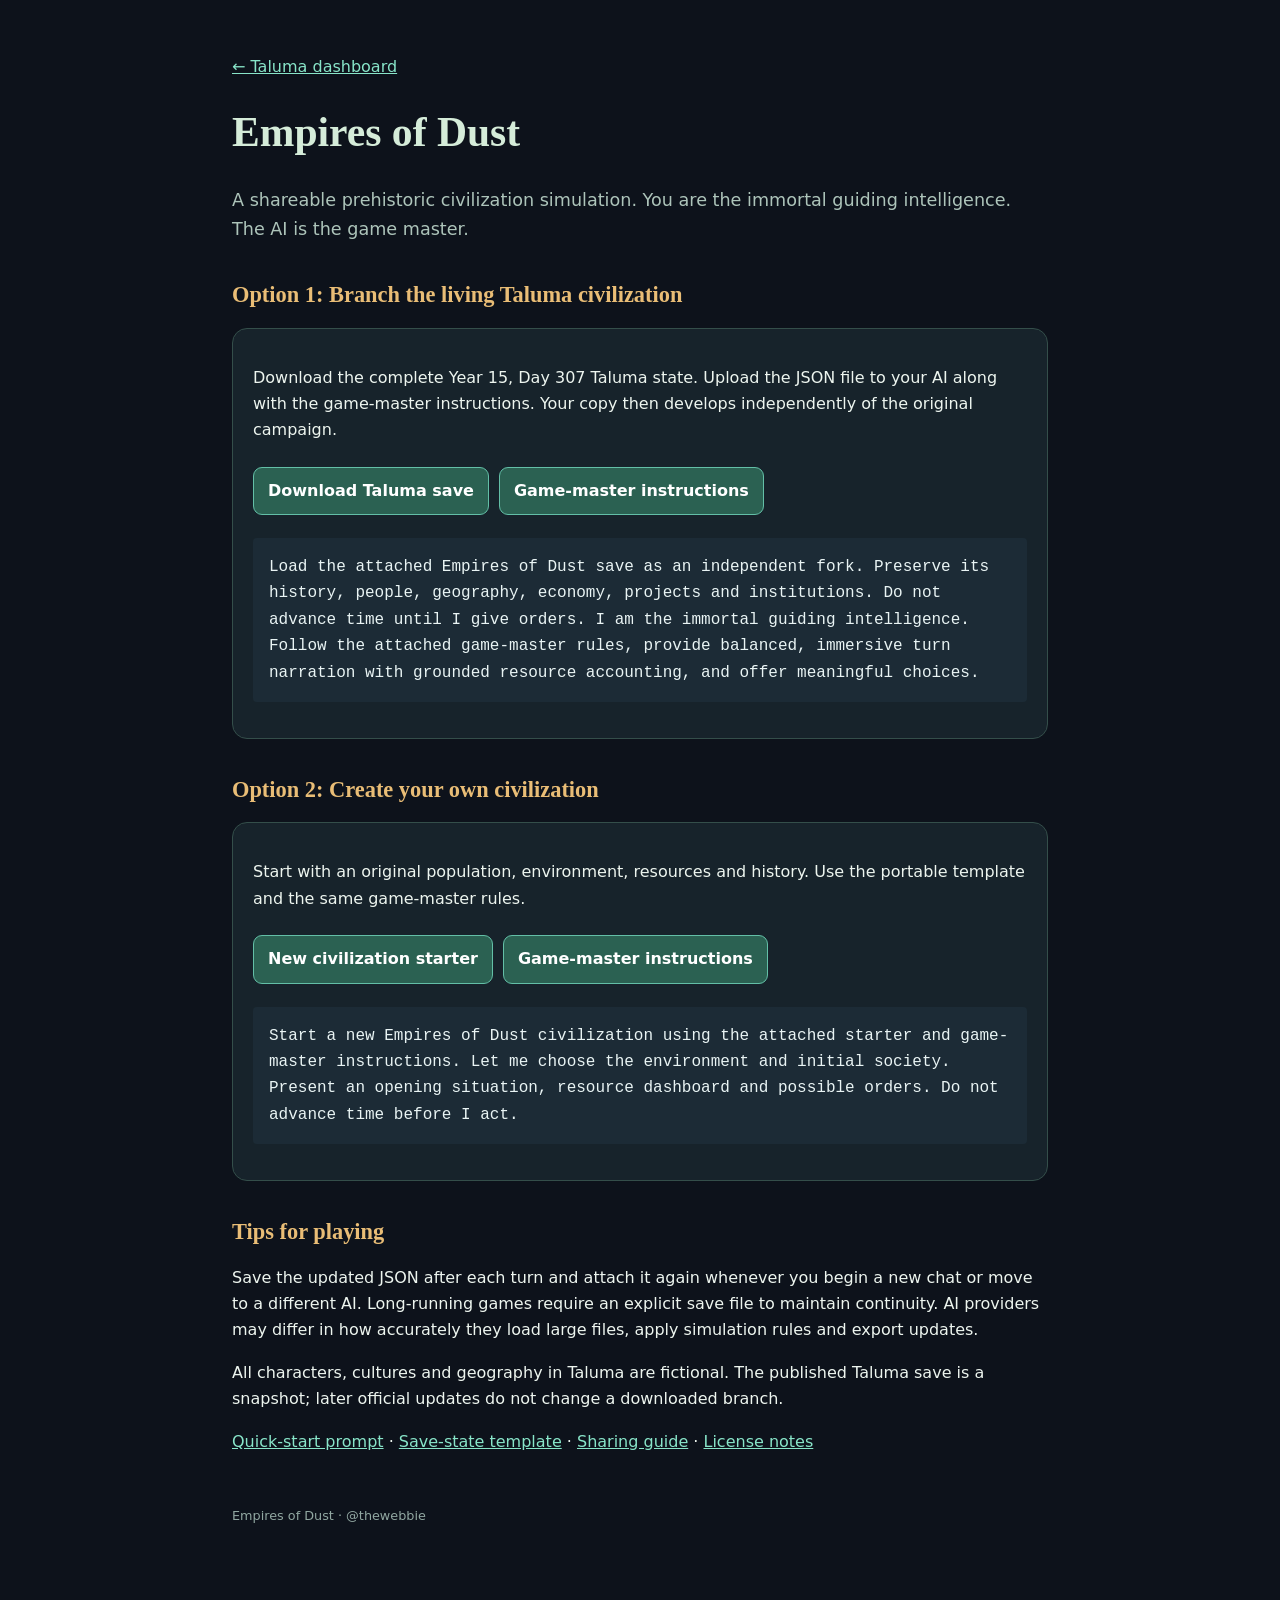
==== docs/play.html @ c1de658f "Add AI game downloads landing page" ====
<!doctype html><html lang="en"><head><meta charset="utf-8"><meta name="viewport" content="width=device-width,initial-scale=1"><title>Play Empires of Dust in Your AI</title><style>
:root{color-scheme:dark}*{box-sizing:border-box}body{margin:0;background:#0d121b;color:#edf5ef;font:16px/1.65 system-ui,sans-serif}main{max-width:860px;padding:38px 22px 100px;margin:auto}h1,h2{font-family:Georgia,serif;line-height:1.2}h1{font-size:2.6rem;color:#d5ecd9}h2{font-size:1.4rem;margin-top:38px;color:#e9bd76}.lead{color:#adc4ba;font-size:1.1rem}.box{border:1px solid #344e4a;border-radius:15px;padding:20px;margin:18px 0;background:#17232b}a{color:#88e5c9}a.button{display:inline-block;background:#2b6152;border:1px solid #63bfa7;border-radius:9px;padding:10px 14px;margin:7px 10px 7px 0;text-decoration:none;color:white;font-weight:600}code,pre{background:#1c2b36;color:#e9f4f4;border-radius:4px;padding:3px 5px}pre{padding:16px;white-space:pre-wrap;word-break:break-word}.foot{font-size:.8rem;color:#91a7a1;margin-top:50px}</style></head><body><main><p><a href="index.html">← Taluma dashboard</a></p><h1>Empires of Dust</h1><p class="lead">A shareable prehistoric civilization simulation. You are the immortal guiding intelligence. The AI is the game master.</p><h2>Option 1: Branch the living Taluma civilization</h2><div class="box"><p>Download the complete Year 15, Day 307 Taluma state. Upload the JSON file to your AI along with the game-master instructions. Your copy then develops independently of the original campaign.</p><a class="button" href="data/taluma.json" download="Taluma_Year15_Day307_Save.json">Download Taluma save</a><a class="button" href="downloads/game-master-instructions.txt" download>Game-master instructions</a><pre>Load the attached Empires of Dust save as an independent fork. Preserve its history, people, geography, economy, projects and institutions. Do not advance time until I give orders. I am the immortal guiding intelligence. Follow the attached game-master rules, provide balanced, immersive turn narration with grounded resource accounting, and offer meaningful choices.</pre></div><h2>Option 2: Create your own civilization</h2><div class="box"><p>Start with an original population, environment, resources and history. Use the portable template and the same game-master rules.</p><a class="button" href="downloads/new-civilization-starter.json" download>New civilization starter</a><a class="button" href="downloads/game-master-instructions.txt" download>Game-master instructions</a><pre>Start a new Empires of Dust civilization using the attached starter and game-master instructions. Let me choose the environment and initial society. Present an opening situation, resource dashboard and possible orders. Do not advance time before I act.</pre></div><h2>Tips for playing</h2><p>Save the updated JSON after each turn and attach it again whenever you begin a new chat or move to a different AI. Long-running games require an explicit save file to maintain continuity. AI providers may differ in how accurately they load large files, apply simulation rules and export updates.</p><p>All characters, cultures and geography in Taluma are fictional. The published Taluma save is a snapshot; later official updates do not change a downloaded branch.</p><p><a href="downloads/quick-start-prompt.txt">Quick-start prompt</a> · <a href="downloads/save-state-template.json">Save-state template</a> · <a href="downloads/sharing-guide.md">Sharing guide</a> · <a href="downloads/license-notes.md">License notes</a></p><div class="foot">Empires of Dust · @thewebbie</div></main></body></html>
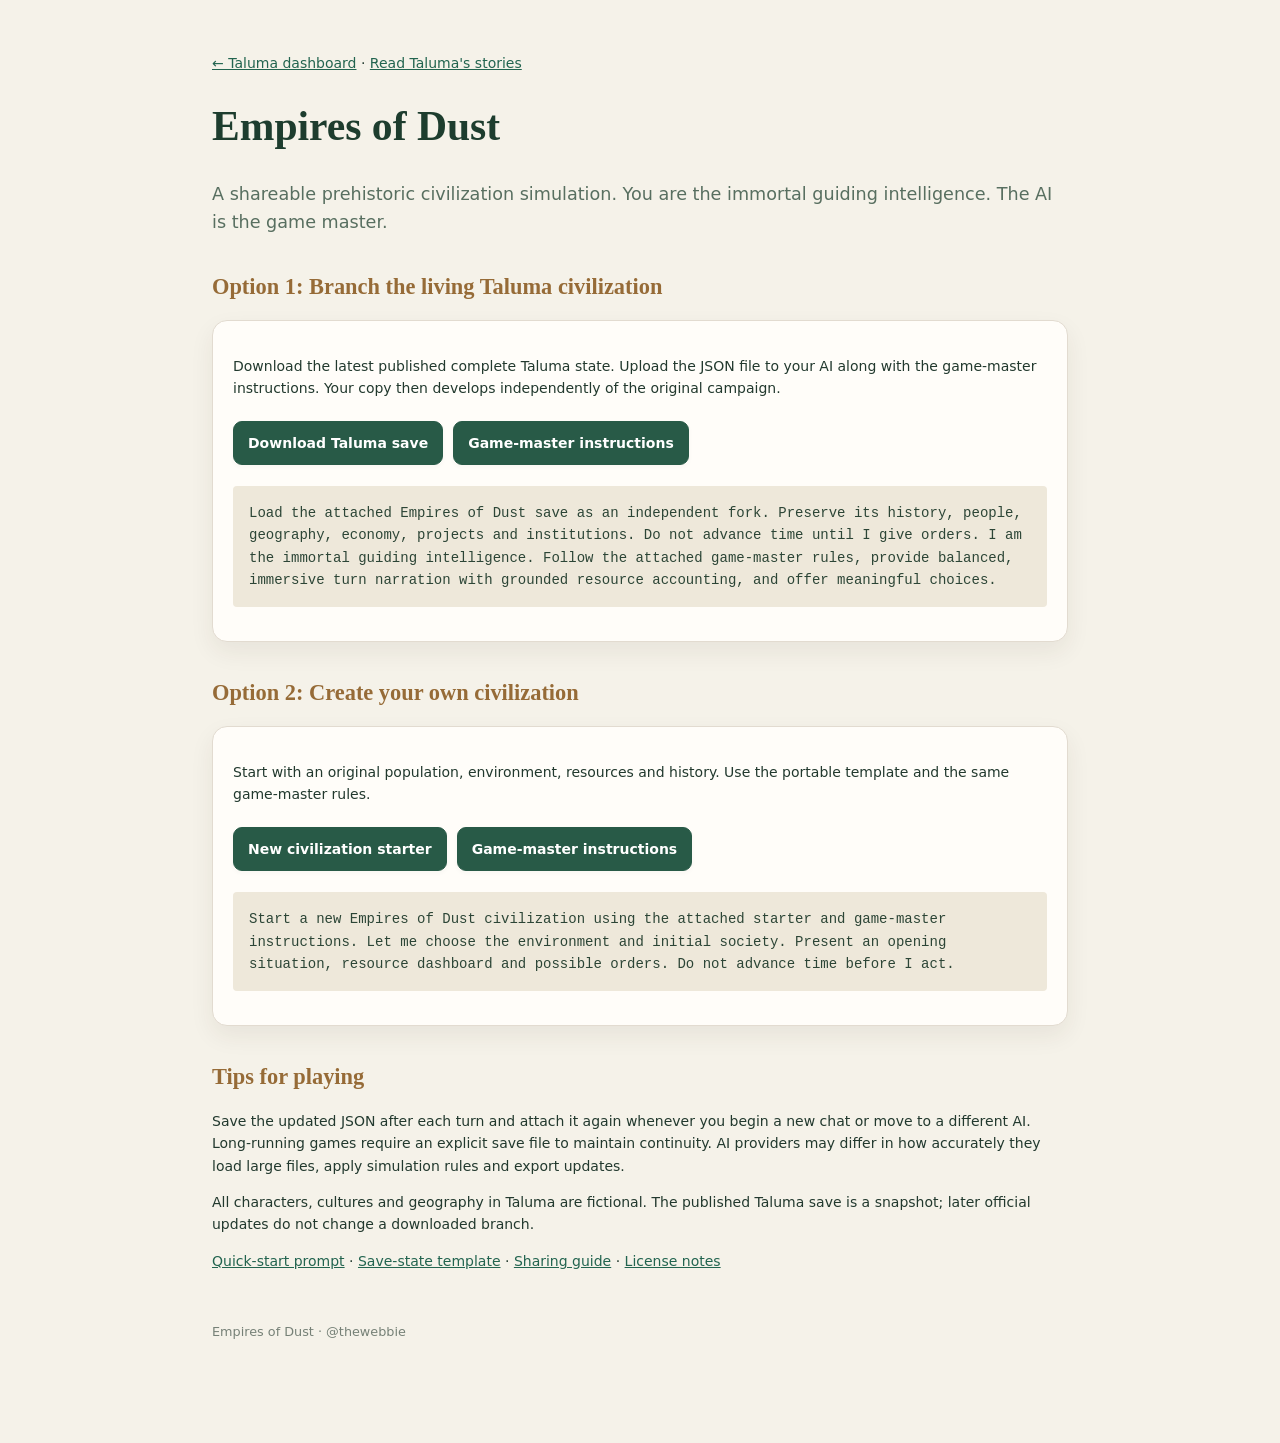
==== commit abd471f3: "Redesign Taluma dashboard as a field journal and add linked story reader" ====
--- a/docs/play.html
+++ b/docs/play.html
@@ -1,2 +1,2 @@
 <!doctype html><html lang="en"><head><meta charset="utf-8"><meta name="viewport" content="width=device-width,initial-scale=1"><title>Play Empires of Dust in Your AI</title><style>
-:root{color-scheme:dark}*{box-sizing:border-box}body{margin:0;background:#0d121b;color:#edf5ef;font:16px/1.65 system-ui,sans-serif}main{max-width:860px;padding:38px 22px 100px;margin:auto}h1,h2{font-family:Georgia,serif;line-height:1.2}h1{font-size:2.6rem;color:#d5ecd9}h2{font-size:1.4rem;margin-top:38px;color:#e9bd76}.lead{color:#adc4ba;font-size:1.1rem}.box{border:1px solid #344e4a;border-radius:15px;padding:20px;margin:18px 0;background:#17232b}a{color:#88e5c9}a.button{display:inline-block;background:#2b6152;border:1px solid #63bfa7;border-radius:9px;padding:10px 14px;margin:7px 10px 7px 0;text-decoration:none;color:white;font-weight:600}code,pre{background:#1c2b36;color:#e9f4f4;border-radius:4px;padding:3px 5px}pre{padding:16px;white-space:pre-wrap;word-break:break-word}.foot{font-size:.8rem;color:#91a7a1;margin-top:50px}</style></head><body><main><p><a href="index.html">← Taluma dashboard</a></p><h1>Empires of Dust</h1><p class="lead">A shareable prehistoric civilization simulation. You are the immortal guiding intelligence. The AI is the game master.</p><h2>Option 1: Branch the living Taluma civilization</h2><div class="box"><p>Download the complete Year 15, Day 307 Taluma state. Upload the JSON file to your AI along with the game-master instructions. Your copy then develops independently of the original campaign.</p><a class="button" href="data/taluma.json" download="Taluma_Year15_Day307_Save.json">Download Taluma save</a><a class="button" href="downloads/game-master-instructions.txt" download>Game-master instructions</a><pre>Load the attached Empires of Dust save as an independent fork. Preserve its history, people, geography, economy, projects and institutions. Do not advance time until I give orders. I am the immortal guiding intelligence. Follow the attached game-master rules, provide balanced, immersive turn narration with grounded resource accounting, and offer meaningful choices.</pre></div><h2>Option 2: Create your own civilization</h2><div class="box"><p>Start with an original population, environment, resources and history. Use the portable template and the same game-master rules.</p><a class="button" href="downloads/new-civilization-starter.json" download>New civilization starter</a><a class="button" href="downloads/game-master-instructions.txt" download>Game-master instructions</a><pre>Start a new Empires of Dust civilization using the attached starter and game-master instructions. Let me choose the environment and initial society. Present an opening situation, resource dashboard and possible orders. Do not advance time before I act.</pre></div><h2>Tips for playing</h2><p>Save the updated JSON after each turn and attach it again whenever you begin a new chat or move to a different AI. Long-running games require an explicit save file to maintain continuity. AI providers may differ in how accurately they load large files, apply simulation rules and export updates.</p><p>All characters, cultures and geography in Taluma are fictional. The published Taluma save is a snapshot; later official updates do not change a downloaded branch.</p><p><a href="downloads/quick-start-prompt.txt">Quick-start prompt</a> · <a href="downloads/save-state-template.json">Save-state template</a> · <a href="downloads/sharing-guide.md">Sharing guide</a> · <a href="downloads/license-notes.md">License notes</a></p><div class="foot">Empires of Dust · @thewebbie</div></main></body></html>+:root{color-scheme:dark}*{box-sizing:border-box}body{margin:0;background:#0d121b;color:#edf5ef;font:16px/1.65 system-ui,sans-serif}main{max-width:860px;padding:38px 22px 100px;margin:auto}h1,h2{font-family:Georgia,serif;line-height:1.2}h1{font-size:2.6rem;color:#d5ecd9}h2{font-size:1.4rem;margin-top:38px;color:#e9bd76}.lead{color:#adc4ba;font-size:1.1rem}.box{border:1px solid #344e4a;border-radius:15px;padding:20px;margin:18px 0;background:#17232b}a{color:#88e5c9}a.button{display:inline-block;background:#2b6152;border:1px solid #63bfa7;border-radius:9px;padding:10px 14px;margin:7px 10px 7px 0;text-decoration:none;color:white;font-weight:600}code,pre{background:#1c2b36;color:#e9f4f4;border-radius:4px;padding:3px 5px}pre{padding:16px;white-space:pre-wrap;word-break:break-word}.foot{font-size:.8rem;color:#91a7a1;margin-top:50px}</style><link rel="stylesheet" href="theme.css"></head><body class="play-site"><main><p><a href="index.html">← Taluma dashboard</a> · <a href="stories.html">Read Taluma's stories</a></p><h1>Empires of Dust</h1><p class="lead">A shareable prehistoric civilization simulation. You are the immortal guiding intelligence. The AI is the game master.</p><h2>Option 1: Branch the living Taluma civilization</h2><div class="box"><p>Download the latest published complete Taluma state. Upload the JSON file to your AI along with the game-master instructions. Your copy then develops independently of the original campaign.</p><a class="button" href="data/taluma.json" download="Taluma_Latest_Save.json">Download Taluma save</a><a class="button" href="downloads/game-master-instructions.txt" download>Game-master instructions</a><pre>Load the attached Empires of Dust save as an independent fork. Preserve its history, people, geography, economy, projects and institutions. Do not advance time until I give orders. I am the immortal guiding intelligence. Follow the attached game-master rules, provide balanced, immersive turn narration with grounded resource accounting, and offer meaningful choices.</pre></div><h2>Option 2: Create your own civilization</h2><div class="box"><p>Start with an original population, environment, resources and history. Use the portable template and the same game-master rules.</p><a class="button" href="downloads/new-civilization-starter.json" download>New civilization starter</a><a class="button" href="downloads/game-master-instructions.txt" download>Game-master instructions</a><pre>Start a new Empires of Dust civilization using the attached starter and game-master instructions. Let me choose the environment and initial society. Present an opening situation, resource dashboard and possible orders. Do not advance time before I act.</pre></div><h2>Tips for playing</h2><p>Save the updated JSON after each turn and attach it again whenever you begin a new chat or move to a different AI. Long-running games require an explicit save file to maintain continuity. AI providers may differ in how accurately they load large files, apply simulation rules and export updates.</p><p>All characters, cultures and geography in Taluma are fictional. The published Taluma save is a snapshot; later official updates do not change a downloaded branch.</p><p><a href="downloads/quick-start-prompt.txt">Quick-start prompt</a> · <a href="downloads/save-state-template.json">Save-state template</a> · <a href="downloads/sharing-guide.md">Sharing guide</a> · <a href="downloads/license-notes.md">License notes</a></p><div class="foot">Empires of Dust · @thewebbie</div></main></body></html>
--- a/docs/theme.css
+++ b/docs/theme.css
@@ -0,0 +1,140 @@
+/* Taluma field-journal edition. Designed for prose, not an admin console. */
+:root{--bg:#f5f2e9;--panel:#fffdfa;--panel2:#f2ecdf;--panel3:#eae4d8;--edge:#dcd6ca;--muted:#68756c;--fg:#20362e;--teal:#256d59;--gold:#ac753b;--blue:#4c6c78;--red:#aa665b;--glass:rgba(255,255,255,.6)}
+*{box-sizing:border-box}
+html{scroll-behavior:smooth}
+body{background:radial-gradient(circle at 90% -10%,#f2e4cc 0,transparent 42%),#f5f2e9;color:var(--fg);font-family:ui-sans-serif,system-ui,-apple-system,"Segoe UI",sans-serif;font-size:14px;line-height:1.6}
+button,input,select,textarea{font:inherit}
+a{color:#22644f}
+a:focus-visible,button:focus-visible,input:focus-visible{outline:3px solid #d5a35d;outline-offset:3px}
+::selection{background:#ead59d;color:#1e322a}
+.app{grid-template-columns:246px minmax(0,1fr)}
+.side{background:#18352d;color:#f8f3e7;border-right:0;padding:30px 17px 20px;box-shadow:8px 0 32px #233e3010}
+.brand{padding:0 10px 29px;border-bottom:1px solid #426154}
+.brandmark{width:43px;height:43px;border:1px solid #a8a47e;background:linear-gradient(155deg,#d6b477,#837d55);color:#1a332b;border-radius:50%;font-family:Georgia,serif;font-size:25px}
+.brand h1{font-size:23px;letter-spacing:2px;color:#fff8e9}
+.brand small{color:#d4c7a9;letter-spacing:1.5px}
+.navlabel{color:#a1b3a6;letter-spacing:2px;font-size:10px}
+.nav button{color:#d3ded5;border:1px solid transparent;border-radius:8px;margin:4px 0;font-size:13px}
+.nav button:hover{background:#ffffff13;color:#fff}
+.nav button.active{background:#d4b986;color:#20382e;box-shadow:0 5px 18px #060f0c30}
+.nav button.active .ico{color:#20382e}
+.sidefoot{color:#b5c6b9;border-top-color:#425a4e}
+.sidefoot strong{color:#e0d4b7}
+.main{padding:39px clamp(20px,3.8vw,66px) 70px;max-width:1580px}
+.top{border-bottom-color:#dbd5c9;padding-bottom:25px;align-items:center}
+.eyebrow{color:#9b6e3d;letter-spacing:2.4px;font-weight:800;font-size:10px}
+.top h2{color:#20382e;font-family:Georgia,"Times New Roman",serif;font-size:clamp(32px,3vw,43px);font-weight:500;letter-spacing:-1px;margin-top:3px}
+.sub{font-size:13px;color:#788177}
+.actions{gap:8px}
+.button{background:#fffdfa;color:#284a3a;border:1px solid #d8d2c7;border-radius:8px;padding:10px 14px;font-weight:650;box-shadow:0 2px 5px #3d392b09}
+.button:hover{background:#edf2ea;border-color:#7a9a85}
+.button.primary{background:#255f4f;color:#fffdf4;border-color:#255f4f}
+.button.primary:hover{background:#194735}
+.view{padding-top:28px}
+.view .summary{font-size:13px;color:#6b786d}
+.tile,.card{background:#fffdfa;border:1px solid #e3ddd2;border-radius:11px;box-shadow:0 10px 30px #433e3210}
+.tile{padding:22px;min-height:138px}
+.tile .lab{color:#7a806f;font-size:10px;letter-spacing:1.6px}
+.tile .num{color:#20362e;font-family:Georgia,serif;font-weight:500;font-size:clamp(28px,2.5vw,38px)}
+.tile .extra{color:#777e73}
+.card{padding:24px}
+.card h3,.card h4{color:#2a3e31}
+.card p{color:#657568;font-size:12px}
+.sectionhead h3{font-size:21px;color:#273c31}
+.pill,.pill.blue,.pill.amber,.pill.grey{background:#f2ece0;color:#655e4d;border:1px solid #e0d6c2}
+.pill.blue{background:#e6eff0;color:#446c75;border-color:#d3e0df}
+.pill.amber{background:#f7ecd7;color:#8c5f2e;border-color:#eddbc2}
+.progress{background:#e9e5dc}
+.progress .fill{background:linear-gradient(90deg,#286c57,#78a38b)}
+.progress .fill.amber{background:linear-gradient(90deg,#a67b46,#dfb36d)}
+.statrow{border-bottom-color:#eee9e1;color:#2b4236}
+.statrow strong{color:#2a4135}
+.muted,.smallnote,.dim{color:#718075}
+.blurb{border-left:3px solid #b58c5c;background:#faf3e6;color:#525e4f;padding:13px 16px}
+.entry,.person,.place,.textcard,.moment{background:#fffdfa;border:1px solid #e4ddd2;border-radius:10px;box-shadow:0 5px 18px #433e3208}
+.entry p,.person p,.place p,.textcard p,.moment p{color:#607166}
+.entry .meta,.place .type,.person .role{color:#36725b}
+.avatar{background:#e6ede5;color:#2c6552;border-radius:50%}
+.search{color:#284137;background:#fffefa;border:1px solid #d7d5c9}
+.search:focus{border-color:#59917a}
+.chip{background:#f3f0e8;color:#43594b;border:1px solid #e1dcd0}
+.chip:hover,.chip.on{background:#e6eee3;color:#28604b;border-color:#9cb9a7}
+.timeline{border-left-color:#c6ac7c}
+.moment:before{background:#b88e4f;border-color:#f5f2e9}
+.moment summary{color:#253b30}
+.footer{border-top-color:#dcd6cb;color:#879085}
+.notice{background:#245745;border-color:#79ae93;color:#f7fff8}
+.story-hero{min-height:310px;border-radius:13px;padding:clamp(28px,4vw,52px);margin-bottom:28px;display:flex;align-items:center;justify-content:space-between;gap:26px;overflow:hidden;position:relative;color:#fbf6e9;background:radial-gradient(ellipse at 102% 20%,#47745b77,transparent 43%),linear-gradient(125deg,#193e33 5%,#295b48 66%,#164136)}
+.story-hero:after{content:"";pointer-events:none;position:absolute;right:-120px;bottom:-230px;width:520px;height:520px;border:1px solid #ffffff20;border-radius:50%;box-shadow:0 0 0 45px #ffffff07,0 0 0 94px #ffffff06,0 0 0 155px #ffffff06}
+.story-hero .eyebrow{color:#d9bb83}
+.story-hero h3{font:400 clamp(34px,3.6vw,54px)/1.07 Georgia,serif;letter-spacing:-1.5px;max-width:620px;margin:17px 0 16px}
+.story-hero p{font-size:15px;color:#d4e2d5;max-width:590px}
+.story-hero .hero-link{display:inline-flex;align-items:center;gap:7px;color:#fff9e8;font-weight:750;text-decoration:none;border-bottom:1px solid #d8b980;padding:8px 0}
+.story-hero .hero-link:hover{color:#f3dba7}
+.hero-monogram{font:normal clamp(110px,16vw,230px)/1 Georgia,serif;color:#f0d7ab18;letter-spacing:-14px;flex:0 0 auto;user-select:none}
+.story-intro{max-width:780px;margin-bottom:26px}
+.story-intro h3{font:400 29px/1.18 Georgia,serif;margin:0 0 9px}
+.story-intro p{font-size:14px;color:#6c786d}
+.story-list{display:grid;grid-template-columns:repeat(2,minmax(0,1fr));gap:17px}
+.story-card{display:block;text-decoration:none;color:#243c31;background:#fffdfa;border:1px solid #e2dbcf;border-radius:12px;padding:26px;transition:transform .15s,box-shadow .15s,border-color .15s;box-shadow:0 7px 28px #433e320c}
+.story-card:hover{transform:translateY(-3px);border-color:#a9b9a5;box-shadow:0 15px 35px #3f473018}
+.story-card .story-tag{display:inline-block;font-size:10px;font-weight:800;letter-spacing:1.5px;text-transform:uppercase;color:#9a7042}
+.story-card h3{font:400 28px/1.12 Georgia,serif;letter-spacing:-.6px;color:#213e31;margin:14px 0}
+.story-card p{font-size:13px;color:#6c776f;line-height:1.7}
+.story-card .story-cta{display:block;margin-top:23px;color:#28634e;font-size:12px;font-weight:800}
+.reader-topbar{background:#193b31;color:#f9f5ea;padding:16px max(24px,calc((100vw - 1260px)/2));display:flex;align-items:center;justify-content:space-between;gap:25px;flex-wrap:wrap;border-bottom:3px solid #c7a36a}
+.reader-brand{text-decoration:none;color:#faf4e5!important;font:24px Georgia,serif;letter-spacing:2px}
+.reader-topbar nav{display:flex;gap:24px}
+.reader-topbar nav a{color:#d4ddd0;text-decoration:none;font-size:13px;font-weight:650}
+.reader-topbar nav a:hover{color:#f0d39e}
+.reader-hero{padding:72px max(22px,calc((100vw - 1170px)/2)) 66px;background:#ece5d7;border-bottom:1px solid #dcd3c3}
+.reader-hero .kicker{font-size:11px;letter-spacing:2.3px;text-transform:uppercase;font-weight:800;color:#987040}
+.reader-hero h1{font:400 clamp(43px,5vw,72px)/1.02 Georgia,serif;color:#1d3e31;letter-spacing:-2px;margin:14px 0 20px;max-width:940px}
+.reader-hero h1 em{font-style:italic;color:#9c743f}
+.reader-hero p{max-width:650px;font-size:17px;color:#637167}
+.reader-layout{display:grid;grid-template-columns:300px minmax(0,1fr);gap:clamp(28px,5vw,76px);max-width:1230px;padding:48px 24px 110px;margin:0 auto;align-items:start}
+.reader-sidebar{position:sticky;top:24px;max-height:calc(100vh - 48px);overflow-y:auto;border-right:1px solid #ddd5c8;padding-right:24px}
+.reader-sidebar h2{font-size:10px;letter-spacing:2px;font-weight:800;color:#977044;text-transform:uppercase}
+.reader-nav{display:flex;flex-direction:column;gap:6px}
+.reader-nav a{display:block;text-decoration:none;padding:14px;border-radius:8px;border:1px solid transparent}
+.reader-nav a:hover{background:#fff9ef}
+.reader-nav a.selected{background:#fffdfa;border-color:#dccbb0;box-shadow:0 5px 15px #56492d0e}
+.reader-nav span{display:block;font-size:11px;color:#8b8273;margin-bottom:2px}
+.reader-nav strong{display:block;color:#284335;font:400 18px/1.2 Georgia,serif}
+.reader-article{min-width:0;max-width:800px}
+.reader-article .story-meta{font-size:11px;letter-spacing:1.7px;text-transform:uppercase;font-weight:800;color:#a27a48}
+.reader-article h1{font:400 clamp(40px,4.5vw,63px)/1.07 Georgia,serif;color:#1a3b2e;letter-spacing:-1.7px;margin:16px 0 20px}
+.reader-article .story-deck{font:400 clamp(19px,2.1vw,24px)/1.52 Georgia,serif;color:#657267;margin:0 0 36px;padding-bottom:35px;border-bottom:1px solid #dcd3c6}
+.reader-article .story-section{margin:0 0 43px}
+.reader-article h2{font:400 31px/1.22 Georgia,serif;color:#224234;margin:0 0 19px}
+.reader-article .story-section p{font:400 18px/1.88 Georgia,"Times New Roman",serif;color:#333d33;margin:0 0 21px}
+.reader-article .story-section p:first-of-type:first-letter{font-size:1.18em}
+.reader-article .story-tools{border-top:1px solid #ded7ca;padding-top:28px;display:flex;justify-content:space-between;gap:20px;flex-wrap:wrap}
+.reader-article .story-tools a{font-size:13px;text-decoration:none;font-weight:750;color:#256b51}
+.reader-article .story-tools a:hover{text-decoration:underline}
+.reader-note{margin:20px 0 35px;color:#7a8176;font-size:12px;line-height:1.7}
+.reader-bottom{padding:30px 24px;background:#1b3d33;color:#c9d8cb;text-align:center;font-size:12px}
+.reader-bottom a{color:#efd5a2}
+body.play-site{background:#f5f2e9;color:#22392e}
+body.play-site main{max-width:900px}
+body.play-site h1{color:#1d3d2e}
+body.play-site h2{color:#966b37}
+body.play-site .lead{color:#586f60}
+body.play-site .box{background:#fffdf9;border:1px solid #e2dbd0;box-shadow:0 10px 25px #32291912}
+body.play-site a.button{background:#285a47;border-color:#285a47;color:white}
+body.play-site pre,body.play-site code{background:#eee8da;color:#2c4536}
+body.play-site .foot{color:#768177}
+@media(max-width:1100px){.story-list{grid-template-columns:1fr}.hero-monogram{font-size:130px}}
+@media(max-width:720px){
+ .app{display:block}.side{box-shadow:none;padding:16px 15px 8px}.brand{padding:0 0 14px}
+ .nav{gap:6px}.nav button{border-color:#3c5b4b;font-size:12px;padding:8px 12px}.nav button.active{background:#d4b986}
+ .main{padding:23px 16px 50px}.top{gap:16px}.top h2{font-size:33px}.actions{gap:7px}
+ .view{padding-top:18px}.story-hero{min-height:275px;padding:27px 24px}.story-hero h3{font-size:38px}.story-hero p{font-size:13px}
+ .hero-monogram{display:none}.tile{padding:17px;min-height:120px}.tile .num{font-size:30px}.card{padding:19px}
+ .story-list{grid-template-columns:1fr}.story-card{padding:23px}
+ .reader-topbar{padding:16px 20px}.reader-hero{padding:45px 22px}.reader-hero h1{font-size:46px}
+ .reader-layout{display:flex;flex-direction:column;padding:28px 22px 66px;gap:26px}
+ .reader-sidebar{width:100%;max-height:none;position:static;border-right:0;border-bottom:1px solid #ded8ca;padding:0 0 20px}
+ .reader-nav{display:flex;flex-direction:row;overflow-x:auto;gap:8px}
+ .reader-nav a{min-width:190px}.reader-article h1{font-size:45px}.reader-article .story-section p{font-size:17px;line-height:1.78}
+}
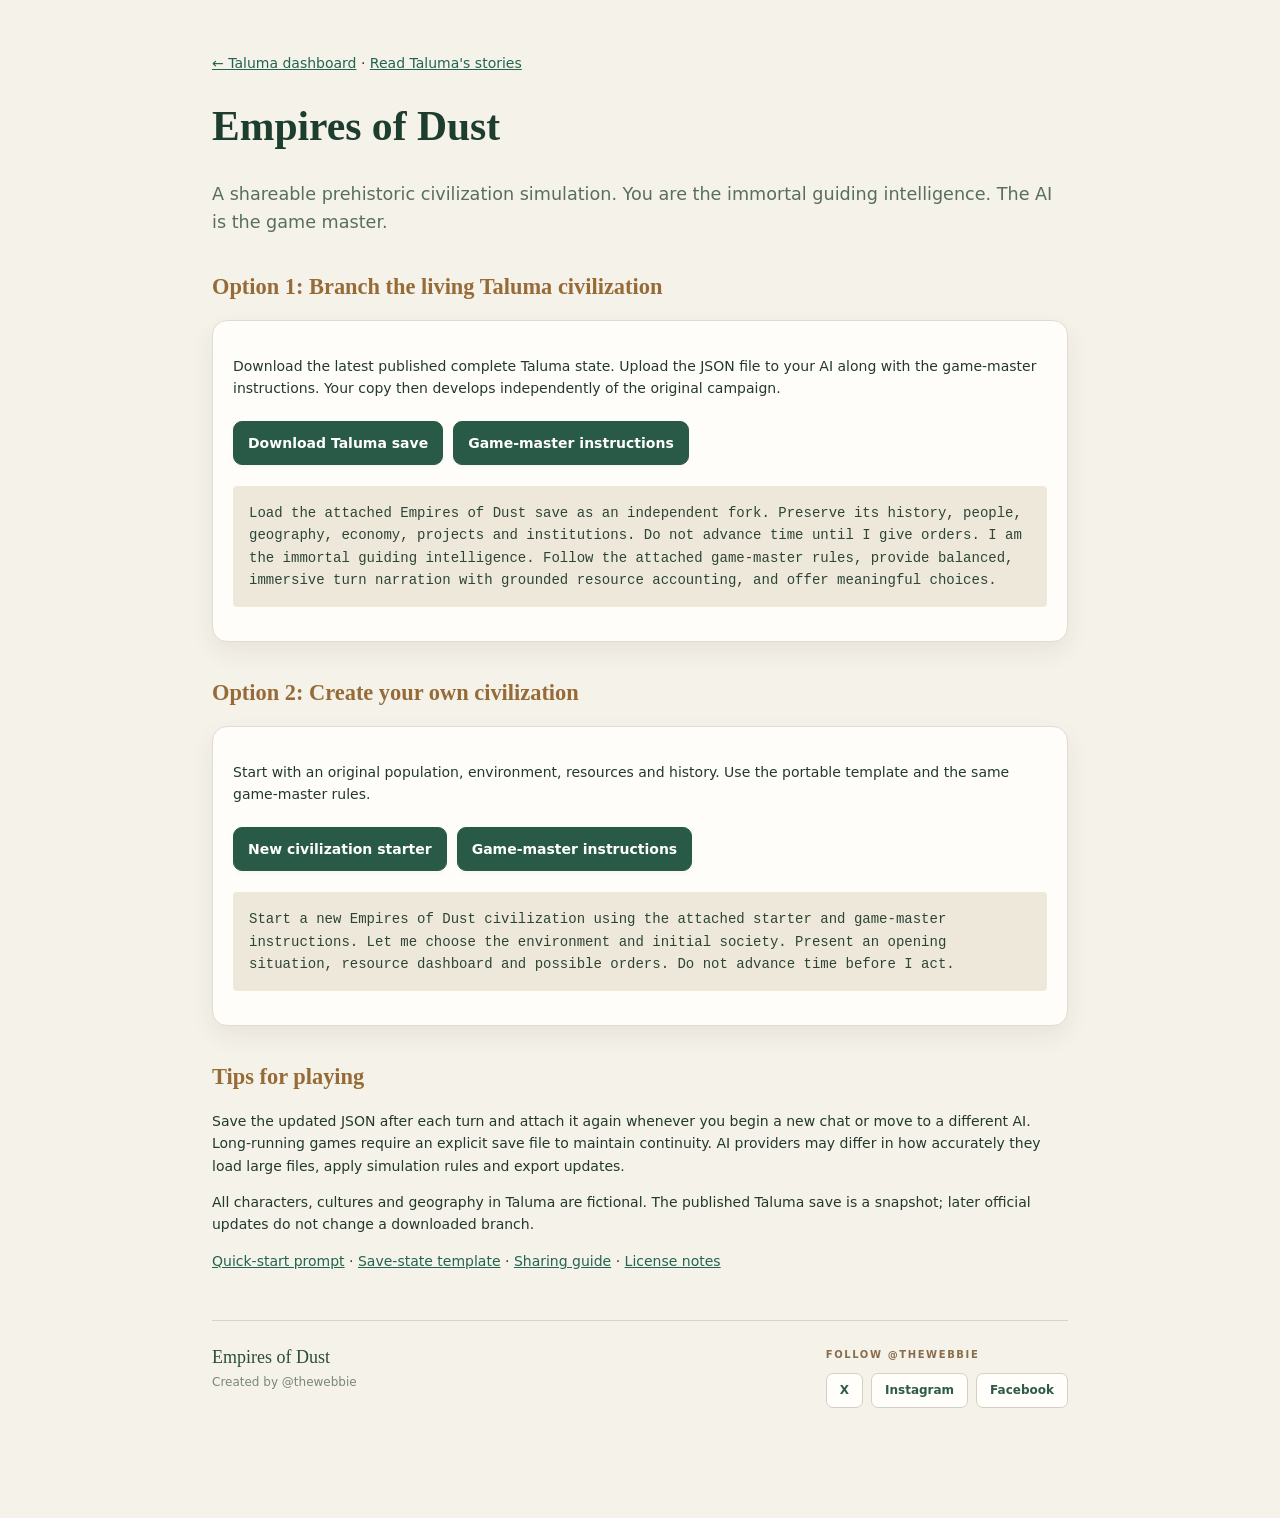
==== commit 547b3c1f: "Add @thewebbie social links to all public site footers" ====
--- a/docs/play.html
+++ b/docs/play.html
@@ -1,2 +1,2 @@
 <!doctype html><html lang="en"><head><meta charset="utf-8"><meta name="viewport" content="width=device-width,initial-scale=1"><title>Play Empires of Dust in Your AI</title><style>
-:root{color-scheme:dark}*{box-sizing:border-box}body{margin:0;background:#0d121b;color:#edf5ef;font:16px/1.65 system-ui,sans-serif}main{max-width:860px;padding:38px 22px 100px;margin:auto}h1,h2{font-family:Georgia,serif;line-height:1.2}h1{font-size:2.6rem;color:#d5ecd9}h2{font-size:1.4rem;margin-top:38px;color:#e9bd76}.lead{color:#adc4ba;font-size:1.1rem}.box{border:1px solid #344e4a;border-radius:15px;padding:20px;margin:18px 0;background:#17232b}a{color:#88e5c9}a.button{display:inline-block;background:#2b6152;border:1px solid #63bfa7;border-radius:9px;padding:10px 14px;margin:7px 10px 7px 0;text-decoration:none;color:white;font-weight:600}code,pre{background:#1c2b36;color:#e9f4f4;border-radius:4px;padding:3px 5px}pre{padding:16px;white-space:pre-wrap;word-break:break-word}.foot{font-size:.8rem;color:#91a7a1;margin-top:50px}</style><link rel="stylesheet" href="theme.css"></head><body class="play-site"><main><p><a href="index.html">← Taluma dashboard</a> · <a href="stories.html">Read Taluma's stories</a></p><h1>Empires of Dust</h1><p class="lead">A shareable prehistoric civilization simulation. You are the immortal guiding intelligence. The AI is the game master.</p><h2>Option 1: Branch the living Taluma civilization</h2><div class="box"><p>Download the latest published complete Taluma state. Upload the JSON file to your AI along with the game-master instructions. Your copy then develops independently of the original campaign.</p><a class="button" href="data/taluma.json" download="Taluma_Latest_Save.json">Download Taluma save</a><a class="button" href="downloads/game-master-instructions.txt" download>Game-master instructions</a><pre>Load the attached Empires of Dust save as an independent fork. Preserve its history, people, geography, economy, projects and institutions. Do not advance time until I give orders. I am the immortal guiding intelligence. Follow the attached game-master rules, provide balanced, immersive turn narration with grounded resource accounting, and offer meaningful choices.</pre></div><h2>Option 2: Create your own civilization</h2><div class="box"><p>Start with an original population, environment, resources and history. Use the portable template and the same game-master rules.</p><a class="button" href="downloads/new-civilization-starter.json" download>New civilization starter</a><a class="button" href="downloads/game-master-instructions.txt" download>Game-master instructions</a><pre>Start a new Empires of Dust civilization using the attached starter and game-master instructions. Let me choose the environment and initial society. Present an opening situation, resource dashboard and possible orders. Do not advance time before I act.</pre></div><h2>Tips for playing</h2><p>Save the updated JSON after each turn and attach it again whenever you begin a new chat or move to a different AI. Long-running games require an explicit save file to maintain continuity. AI providers may differ in how accurately they load large files, apply simulation rules and export updates.</p><p>All characters, cultures and geography in Taluma are fictional. The published Taluma save is a snapshot; later official updates do not change a downloaded branch.</p><p><a href="downloads/quick-start-prompt.txt">Quick-start prompt</a> · <a href="downloads/save-state-template.json">Save-state template</a> · <a href="downloads/sharing-guide.md">Sharing guide</a> · <a href="downloads/license-notes.md">License notes</a></p><div class="foot">Empires of Dust · @thewebbie</div></main></body></html>+:root{color-scheme:dark}*{box-sizing:border-box}body{margin:0;background:#0d121b;color:#edf5ef;font:16px/1.65 system-ui,sans-serif}main{max-width:860px;padding:38px 22px 100px;margin:auto}h1,h2{font-family:Georgia,serif;line-height:1.2}h1{font-size:2.6rem;color:#d5ecd9}h2{font-size:1.4rem;margin-top:38px;color:#e9bd76}.lead{color:#adc4ba;font-size:1.1rem}.box{border:1px solid #344e4a;border-radius:15px;padding:20px;margin:18px 0;background:#17232b}a{color:#88e5c9}a.button{display:inline-block;background:#2b6152;border:1px solid #63bfa7;border-radius:9px;padding:10px 14px;margin:7px 10px 7px 0;text-decoration:none;color:white;font-weight:600}code,pre{background:#1c2b36;color:#e9f4f4;border-radius:4px;padding:3px 5px}pre{padding:16px;white-space:pre-wrap;word-break:break-word}.foot{font-size:.8rem;color:#91a7a1;margin-top:50px}</style><link rel="stylesheet" href="theme.css"></head><body class="play-site"><main><p><a href="index.html">← Taluma dashboard</a> · <a href="stories.html">Read Taluma's stories</a></p><h1>Empires of Dust</h1><p class="lead">A shareable prehistoric civilization simulation. You are the immortal guiding intelligence. The AI is the game master.</p><h2>Option 1: Branch the living Taluma civilization</h2><div class="box"><p>Download the latest published complete Taluma state. Upload the JSON file to your AI along with the game-master instructions. Your copy then develops independently of the original campaign.</p><a class="button" href="data/taluma.json" download="Taluma_Latest_Save.json">Download Taluma save</a><a class="button" href="downloads/game-master-instructions.txt" download>Game-master instructions</a><pre>Load the attached Empires of Dust save as an independent fork. Preserve its history, people, geography, economy, projects and institutions. Do not advance time until I give orders. I am the immortal guiding intelligence. Follow the attached game-master rules, provide balanced, immersive turn narration with grounded resource accounting, and offer meaningful choices.</pre></div><h2>Option 2: Create your own civilization</h2><div class="box"><p>Start with an original population, environment, resources and history. Use the portable template and the same game-master rules.</p><a class="button" href="downloads/new-civilization-starter.json" download>New civilization starter</a><a class="button" href="downloads/game-master-instructions.txt" download>Game-master instructions</a><pre>Start a new Empires of Dust civilization using the attached starter and game-master instructions. Let me choose the environment and initial society. Present an opening situation, resource dashboard and possible orders. Do not advance time before I act.</pre></div><h2>Tips for playing</h2><p>Save the updated JSON after each turn and attach it again whenever you begin a new chat or move to a different AI. Long-running games require an explicit save file to maintain continuity. AI providers may differ in how accurately they load large files, apply simulation rules and export updates.</p><p>All characters, cultures and geography in Taluma are fictional. The published Taluma save is a snapshot; later official updates do not change a downloaded branch.</p><p><a href="downloads/quick-start-prompt.txt">Quick-start prompt</a> · <a href="downloads/save-state-template.json">Save-state template</a> · <a href="downloads/sharing-guide.md">Sharing guide</a> · <a href="downloads/license-notes.md">License notes</a></p><footer class="foot site-footer play-footer"><div class="footer-copy"><strong>Empires of Dust</strong><span>Created by @thewebbie</span></div><nav class="social-follow" aria-label="Follow @thewebbie"><span class="social-label">Follow @thewebbie</span><div class="social-links"><a href="https://x.com/thewebbie" target="_blank" rel="noopener noreferrer" aria-label="@thewebbie on X">X</a><a href="https://www.instagram.com/thewebbie/" target="_blank" rel="noopener noreferrer" aria-label="@thewebbie on Instagram">Instagram</a><a href="https://www.facebook.com/thewebbie" target="_blank" rel="noopener noreferrer" aria-label="@thewebbie on Facebook">Facebook</a></div></nav></footer></main></body></html>
--- a/docs/theme.css
+++ b/docs/theme.css
@@ -138,3 +138,22 @@
  .reader-nav{display:flex;flex-direction:row;overflow-x:auto;gap:8px}
  .reader-nav a{min-width:190px}.reader-article h1{font-size:45px}.reader-article .story-section p{font-size:17px;line-height:1.78}
 }
+
+/* Creator credits and social links, shared by every public page. */
+.site-footer{font-size:13px}
+.site-footer .footer-copy{display:flex;flex-direction:column;gap:4px}
+.site-footer .footer-copy strong{font:400 18px/1.2 Georgia,serif;color:#2b4c3c}
+.site-footer .footer-copy span{font-size:12px;color:#7a877b}
+.social-follow{display:flex;flex-direction:column;gap:10px;align-items:flex-start}
+.social-label{font-size:10px;letter-spacing:1.6px;text-transform:uppercase;font-weight:800;color:#8a6d4c}
+.social-links{display:flex;align-items:center;gap:8px;flex-wrap:wrap}
+.social-links a{display:inline-flex;align-items:center;justify-content:center;min-height:34px;padding:7px 13px;border:1px solid #d7d0c2;border-radius:7px;background:#fffefa;color:#2d5b47;text-decoration:none;font-size:12px;font-weight:700;transition:background .15s,border-color .15s}
+.social-links a:hover{background:#e6eee6;border-color:#97b29e}
+.reader-bottom.site-footer{display:flex;flex-direction:column;align-items:center;gap:16px;padding:34px 24px}
+.reader-bottom.site-footer p{margin:0}
+.reader-bottom .social-follow{align-items:center}
+.reader-bottom .social-label{color:#cfb486}
+.reader-bottom .social-links a{background:#285447;color:#fff5df;border-color:#54836a}
+.reader-bottom .social-links a:hover{background:#366c55;border-color:#b0c5a8}
+body.play-site .play-footer{margin-top:48px;padding:26px 0 10px;border-top:1px solid #d9d3c8;display:flex;align-items:flex-start;justify-content:space-between;gap:20px;flex-wrap:wrap}
+@media(max-width:720px){.site-footer .social-follow{width:100%}.reader-bottom.site-footer .social-follow{width:auto}.social-links a{padding:8px 12px}}
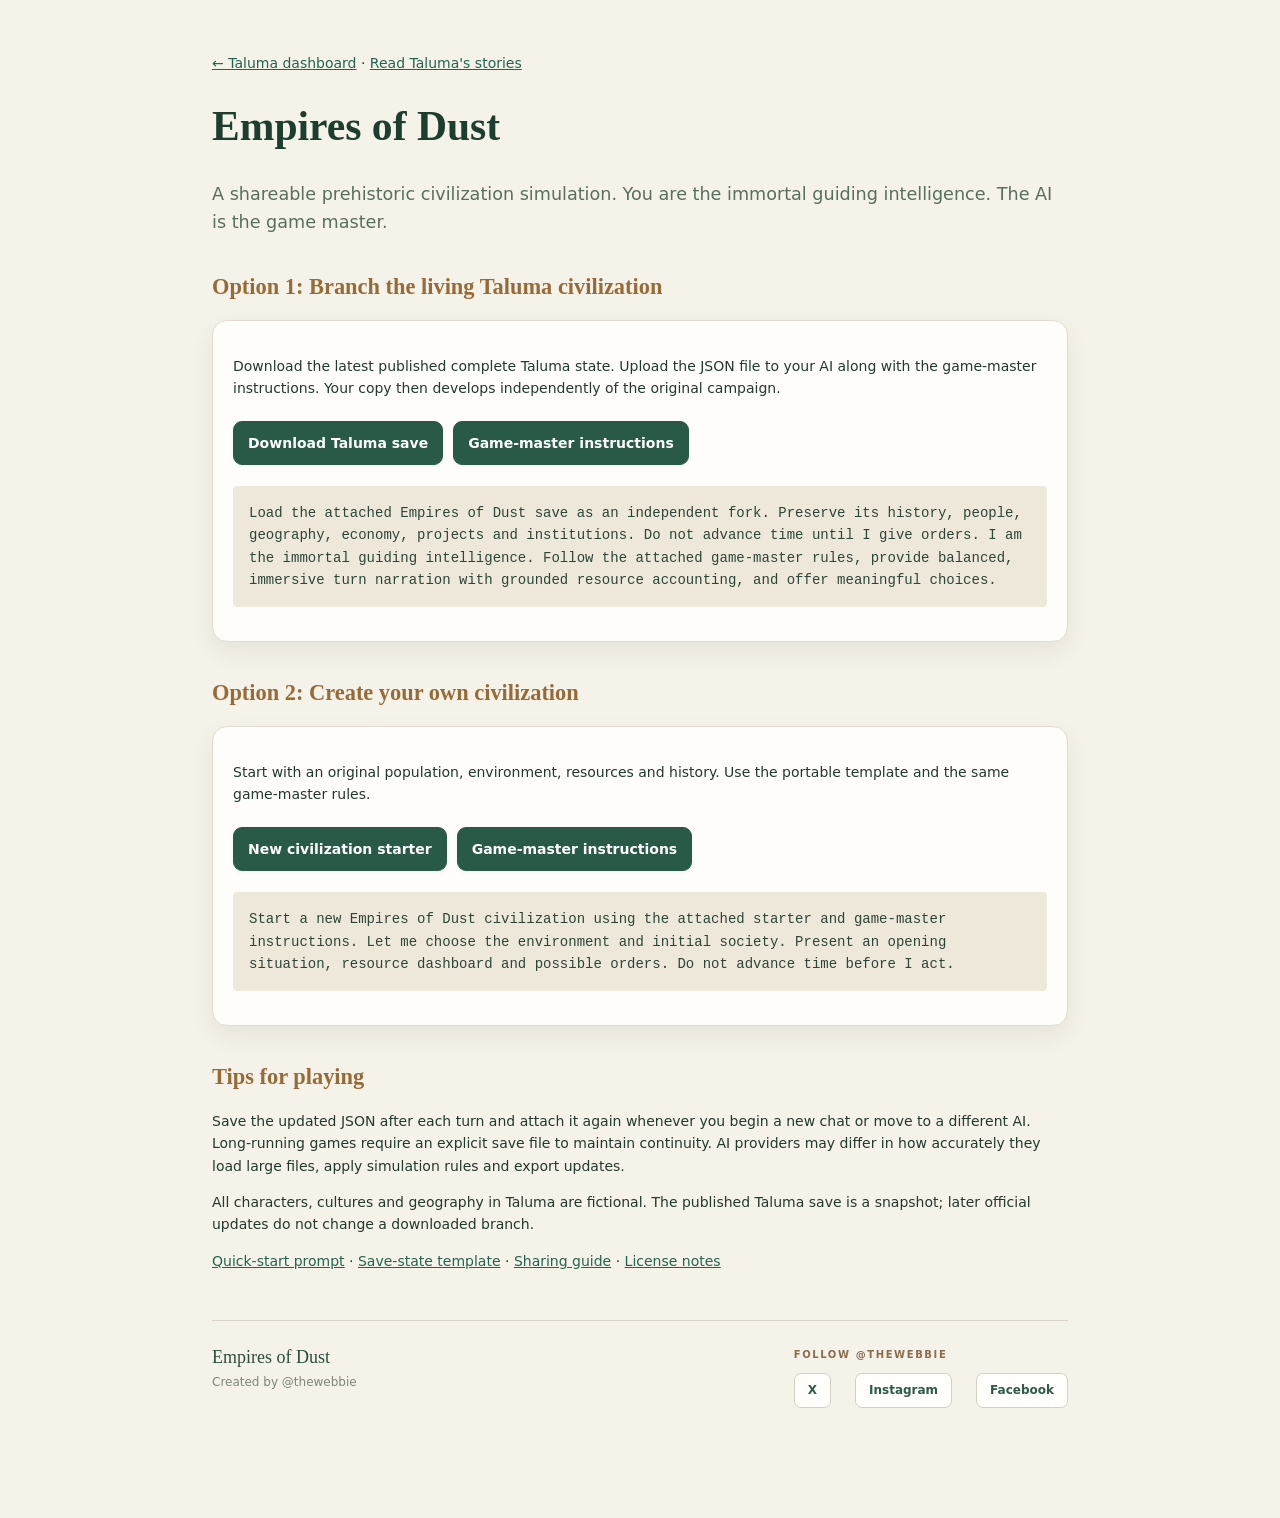
==== commit 1d8a3fbc: "Improve footer social-link spacing on every page and refresh stylesheet cache" ====
--- a/docs/play.html
+++ b/docs/play.html
@@ -1,2 +1,9 @@
 <!doctype html><html lang="en"><head><meta charset="utf-8"><meta name="viewport" content="width=device-width,initial-scale=1"><title>Play Empires of Dust in Your AI</title><style>
-:root{color-scheme:dark}*{box-sizing:border-box}body{margin:0;background:#0d121b;color:#edf5ef;font:16px/1.65 system-ui,sans-serif}main{max-width:860px;padding:38px 22px 100px;margin:auto}h1,h2{font-family:Georgia,serif;line-height:1.2}h1{font-size:2.6rem;color:#d5ecd9}h2{font-size:1.4rem;margin-top:38px;color:#e9bd76}.lead{color:#adc4ba;font-size:1.1rem}.box{border:1px solid #344e4a;border-radius:15px;padding:20px;margin:18px 0;background:#17232b}a{color:#88e5c9}a.button{display:inline-block;background:#2b6152;border:1px solid #63bfa7;border-radius:9px;padding:10px 14px;margin:7px 10px 7px 0;text-decoration:none;color:white;font-weight:600}code,pre{background:#1c2b36;color:#e9f4f4;border-radius:4px;padding:3px 5px}pre{padding:16px;white-space:pre-wrap;word-break:break-word}.foot{font-size:.8rem;color:#91a7a1;margin-top:50px}</style><link rel="stylesheet" href="theme.css"></head><body class="play-site"><main><p><a href="index.html">← Taluma dashboard</a> · <a href="stories.html">Read Taluma's stories</a></p><h1>Empires of Dust</h1><p class="lead">A shareable prehistoric civilization simulation. You are the immortal guiding intelligence. The AI is the game master.</p><h2>Option 1: Branch the living Taluma civilization</h2><div class="box"><p>Download the latest published complete Taluma state. Upload the JSON file to your AI along with the game-master instructions. Your copy then develops independently of the original campaign.</p><a class="button" href="data/taluma.json" download="Taluma_Latest_Save.json">Download Taluma save</a><a class="button" href="downloads/game-master-instructions.txt" download>Game-master instructions</a><pre>Load the attached Empires of Dust save as an independent fork. Preserve its history, people, geography, economy, projects and institutions. Do not advance time until I give orders. I am the immortal guiding intelligence. Follow the attached game-master rules, provide balanced, immersive turn narration with grounded resource accounting, and offer meaningful choices.</pre></div><h2>Option 2: Create your own civilization</h2><div class="box"><p>Start with an original population, environment, resources and history. Use the portable template and the same game-master rules.</p><a class="button" href="downloads/new-civilization-starter.json" download>New civilization starter</a><a class="button" href="downloads/game-master-instructions.txt" download>Game-master instructions</a><pre>Start a new Empires of Dust civilization using the attached starter and game-master instructions. Let me choose the environment and initial society. Present an opening situation, resource dashboard and possible orders. Do not advance time before I act.</pre></div><h2>Tips for playing</h2><p>Save the updated JSON after each turn and attach it again whenever you begin a new chat or move to a different AI. Long-running games require an explicit save file to maintain continuity. AI providers may differ in how accurately they load large files, apply simulation rules and export updates.</p><p>All characters, cultures and geography in Taluma are fictional. The published Taluma save is a snapshot; later official updates do not change a downloaded branch.</p><p><a href="downloads/quick-start-prompt.txt">Quick-start prompt</a> · <a href="downloads/save-state-template.json">Save-state template</a> · <a href="downloads/sharing-guide.md">Sharing guide</a> · <a href="downloads/license-notes.md">License notes</a></p><footer class="foot site-footer play-footer"><div class="footer-copy"><strong>Empires of Dust</strong><span>Created by @thewebbie</span></div><nav class="social-follow" aria-label="Follow @thewebbie"><span class="social-label">Follow @thewebbie</span><div class="social-links"><a href="https://x.com/thewebbie" target="_blank" rel="noopener noreferrer" aria-label="@thewebbie on X">X</a><a href="https://www.instagram.com/thewebbie/" target="_blank" rel="noopener noreferrer" aria-label="@thewebbie on Instagram">Instagram</a><a href="https://www.facebook.com/thewebbie" target="_blank" rel="noopener noreferrer" aria-label="@thewebbie on Facebook">Facebook</a></div></nav></footer></main></body></html>+:root{color-scheme:dark}*{box-sizing:border-box}body{margin:0;background:#0d121b;color:#edf5ef;font:16px/1.65 system-ui,sans-serif}main{max-width:860px;padding:38px 22px 100px;margin:auto}h1,h2{font-family:Georgia,serif;line-height:1.2}h1{font-size:2.6rem;color:#d5ecd9}h2{font-size:1.4rem;margin-top:38px;color:#e9bd76}.lead{color:#adc4ba;font-size:1.1rem}.box{border:1px solid #344e4a;border-radius:15px;padding:20px;margin:18px 0;background:#17232b}a{color:#88e5c9}a.button{display:inline-block;background:#2b6152;border:1px solid #63bfa7;border-radius:9px;padding:10px 14px;margin:7px 10px 7px 0;text-decoration:none;color:white;font-weight:600}code,pre{background:#1c2b36;color:#e9f4f4;border-radius:4px;padding:3px 5px}pre{padding:16px;white-space:pre-wrap;word-break:break-word}.foot{font-size:.8rem;color:#91a7a1;margin-top:50px}</style><link rel="stylesheet" href="theme.css?v=2"></head><body class="play-site"><main><p><a href="index.html">← Taluma dashboard</a> · <a href="stories.html">Read Taluma's stories</a></p><h1>Empires of Dust</h1><p class="lead">A shareable prehistoric civilization simulation. You are the immortal guiding intelligence. The AI is the game master.</p><h2>Option 1: Branch the living Taluma civilization</h2><div class="box"><p>Download the latest published complete Taluma state. Upload the JSON file to your AI along with the game-master instructions. Your copy then develops independently of the original campaign.</p><a class="button" href="data/taluma.json" download="Taluma_Latest_Save.json">Download Taluma save</a><a class="button" href="downloads/game-master-instructions.txt" download>Game-master instructions</a><pre>Load the attached Empires of Dust save as an independent fork. Preserve its history, people, geography, economy, projects and institutions. Do not advance time until I give orders. I am the immortal guiding intelligence. Follow the attached game-master rules, provide balanced, immersive turn narration with grounded resource accounting, and offer meaningful choices.</pre></div><h2>Option 2: Create your own civilization</h2><div class="box"><p>Start with an original population, environment, resources and history. Use the portable template and the same game-master rules.</p><a class="button" href="downloads/new-civilization-starter.json" download>New civilization starter</a><a class="button" href="downloads/game-master-instructions.txt" download>Game-master instructions</a><pre>Start a new Empires of Dust civilization using the attached starter and game-master instructions. Let me choose the environment and initial society. Present an opening situation, resource dashboard and possible orders. Do not advance time before I act.</pre></div><h2>Tips for playing</h2><p>Save the updated JSON after each turn and attach it again whenever you begin a new chat or move to a different AI. Long-running games require an explicit save file to maintain continuity. AI providers may differ in how accurately they load large files, apply simulation rules and export updates.</p><p>All characters, cultures and geography in Taluma are fictional. The published Taluma save is a snapshot; later official updates do not change a downloaded branch.</p><p><a href="downloads/quick-start-prompt.txt">Quick-start prompt</a> · <a href="downloads/save-state-template.json">Save-state template</a> · <a href="downloads/sharing-guide.md">Sharing guide</a> · <a href="downloads/license-notes.md">License notes</a></p><footer class="foot site-footer play-footer"><div class="footer-copy"><strong>Empires of Dust</strong><span>Created by @thewebbie</span></div><nav class="social-follow" aria-label="Follow @thewebbie">
+  <span class="social-label">Follow @thewebbie</span>
+  <div class="social-links">
+    <a href="https://x.com/thewebbie" target="_blank" rel="noopener noreferrer" aria-label="@thewebbie on X">X</a>
+    <a href="https://www.instagram.com/thewebbie/" target="_blank" rel="noopener noreferrer" aria-label="@thewebbie on Instagram">Instagram</a>
+    <a href="https://www.facebook.com/thewebbie" target="_blank" rel="noopener noreferrer" aria-label="@thewebbie on Facebook">Facebook</a>
+  </div>
+</nav></footer></main></body></html>
--- a/docs/theme.css
+++ b/docs/theme.css
@@ -146,9 +146,10 @@
 .site-footer .footer-copy span{font-size:12px;color:#7a877b}
 .social-follow{display:flex;flex-direction:column;gap:10px;align-items:flex-start}
 .social-label{font-size:10px;letter-spacing:1.6px;text-transform:uppercase;font-weight:800;color:#8a6d4c}
-.social-links{display:flex;align-items:center;gap:8px;flex-wrap:wrap}
+.social-links{display:flex;align-items:center;column-gap:18px;row-gap:12px;flex-wrap:wrap}
 .social-links a{display:inline-flex;align-items:center;justify-content:center;min-height:34px;padding:7px 13px;border:1px solid #d7d0c2;border-radius:7px;background:#fffefa;color:#2d5b47;text-decoration:none;font-size:12px;font-weight:700;transition:background .15s,border-color .15s}
 .social-links a:hover{background:#e6eee6;border-color:#97b29e}
+.social-links a + a{margin-inline-start:6px}
 .reader-bottom.site-footer{display:flex;flex-direction:column;align-items:center;gap:16px;padding:34px 24px}
 .reader-bottom.site-footer p{margin:0}
 .reader-bottom .social-follow{align-items:center}
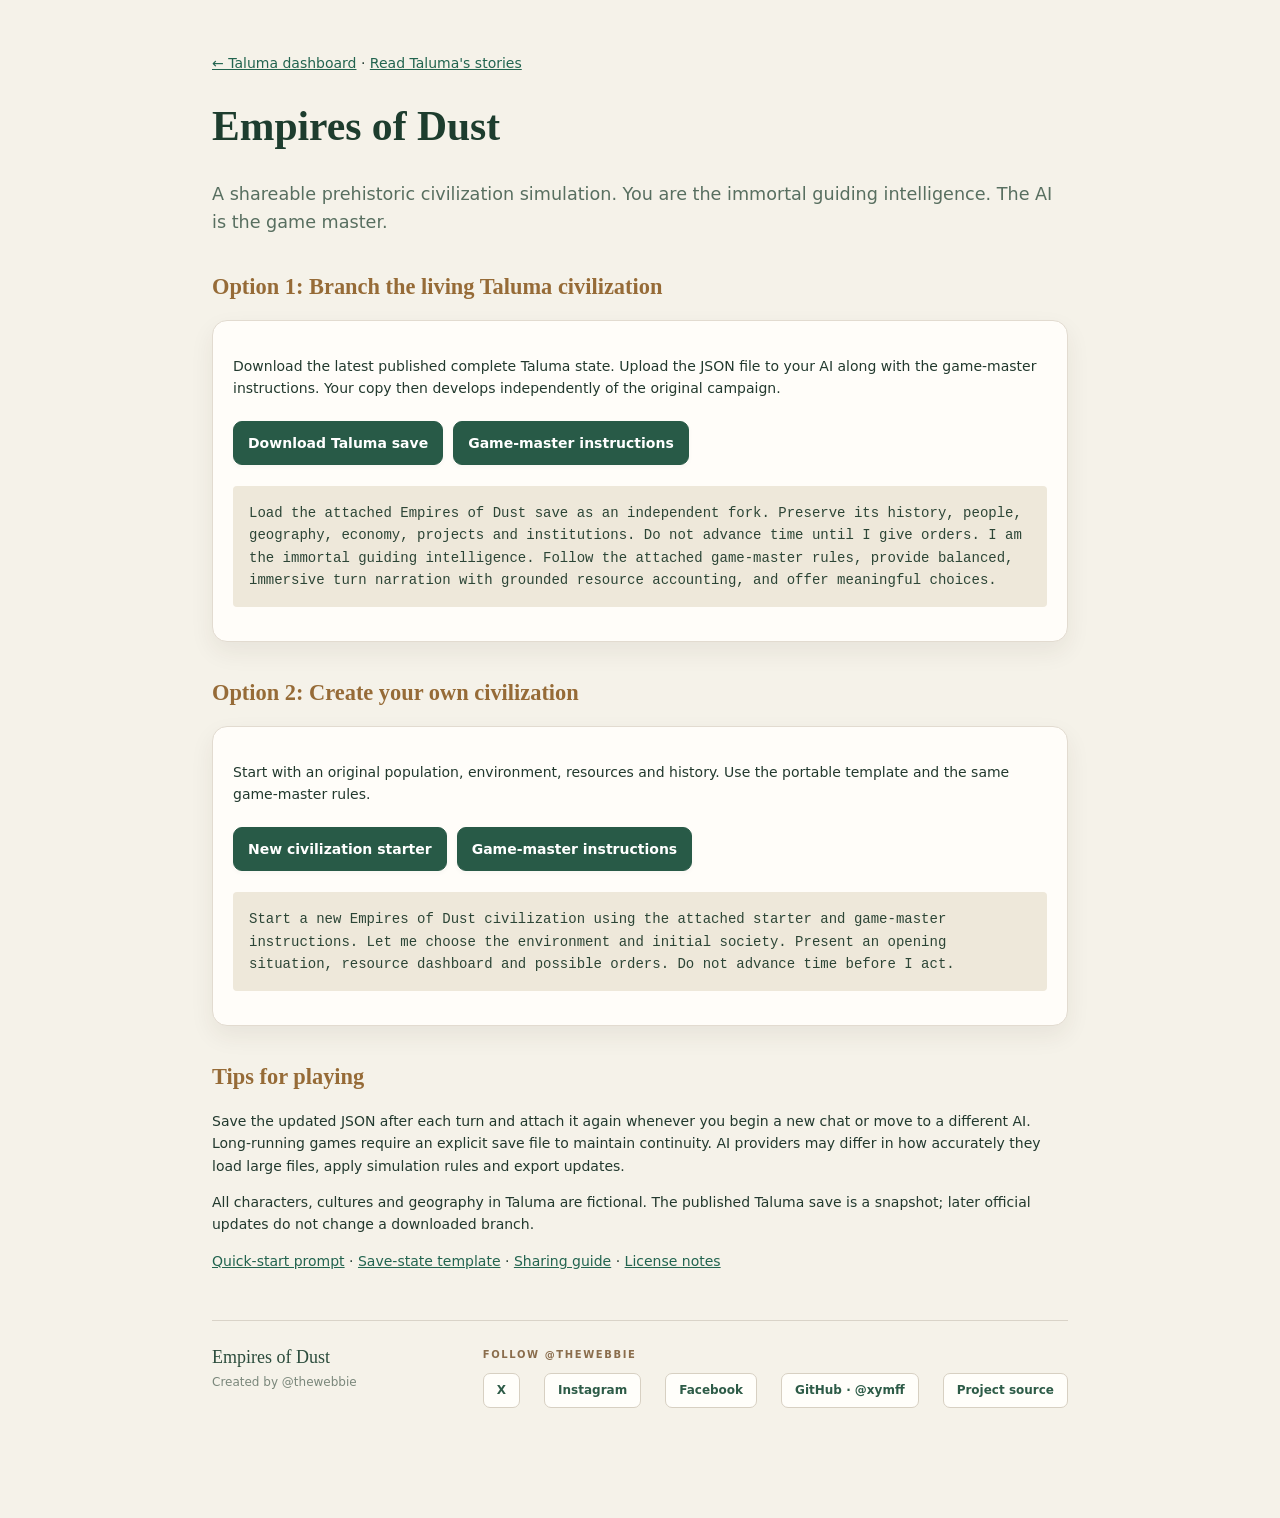
==== commit d999ef65: "Link creator GitHub profile and project repository from all site footers" ====
--- a/docs/play.html
+++ b/docs/play.html
@@ -5,5 +5,7 @@
     <a href="https://x.com/thewebbie" target="_blank" rel="noopener noreferrer" aria-label="@thewebbie on X">X</a>
     <a href="https://www.instagram.com/thewebbie/" target="_blank" rel="noopener noreferrer" aria-label="@thewebbie on Instagram">Instagram</a>
     <a href="https://www.facebook.com/thewebbie" target="_blank" rel="noopener noreferrer" aria-label="@thewebbie on Facebook">Facebook</a>
+    <a href="https://github.com/xymff" target="_blank" rel="noopener noreferrer" aria-label="GitHub profile of @xymff">GitHub · @xymff</a>
+    <a href="https://github.com/xymff/empires-of-dust" target="_blank" rel="noopener noreferrer" aria-label="Empires of Dust project repository on GitHub">Project source</a>
   </div>
 </nav></footer></main></body></html>
